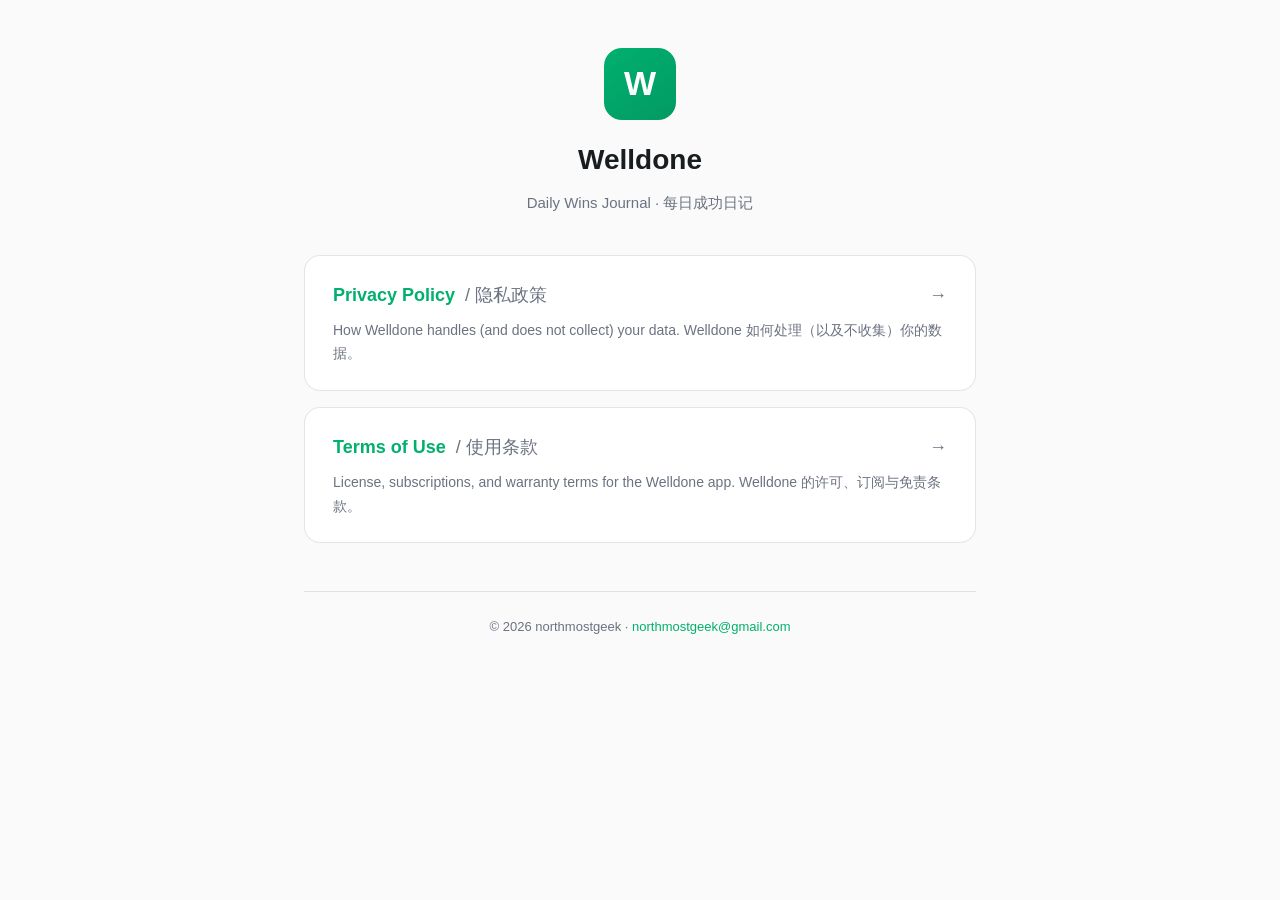
==== index.html @ dbb86a71 "Initial legal site: privacy policy and terms for Welldone" ====
<!DOCTYPE html>
<html lang="zh">
<head>
<meta charset="UTF-8">
<meta name="viewport" content="width=device-width, initial-scale=1">
<title>Welldone · Legal / 法律信息</title>
<meta name="robots" content="index, follow">
<style>
  :root {
    --accent: #01B06F;
    --accent-soft: rgba(1, 176, 111, 0.1);
    --text: #1a1d1f;
    --text-secondary: #6b7280;
    --border: rgba(0, 0, 0, 0.1);
  }
  * { margin: 0; padding: 0; box-sizing: border-box; }
  body {
    font-family: -apple-system, BlinkMacSystemFont, "PingFang SC", "Helvetica Neue", "Segoe UI", Arial, sans-serif;
    color: var(--text);
    background: #fafafa;
    line-height: 1.7;
    -webkit-font-smoothing: antialiased;
  }
  .container { max-width: 720px; margin: 0 auto; padding: 48px 24px 64px; }
  header { text-align: center; margin-bottom: 40px; }
  .app-icon {
    width: 72px; height: 72px; border-radius: 18px;
    background: linear-gradient(145deg, var(--accent), #029a63);
    display: inline-flex; align-items: center; justify-content: center;
    color: #fff; font-size: 34px; font-weight: 700; margin-bottom: 16px;
  }
  h1 { font-size: 28px; font-weight: 700; }
  .subtitle { color: var(--text-secondary); font-size: 15px; margin-top: 6px; }
  .card {
    display: block; background: #fff; border: 1px solid var(--border);
    border-radius: 16px; padding: 24px 28px; margin-bottom: 16px;
    text-decoration: none; color: inherit;
    transition: transform .15s ease, box-shadow .15s ease;
  }
  .card:hover { transform: translateY(-2px); box-shadow: 0 8px 24px rgba(0,0,0,.08); }
  .card h2 { font-size: 18px; color: var(--accent); display: flex; align-items: center; gap: 10px; }
  .card p { color: var(--text-secondary); font-size: 14px; margin-top: 8px; }
  .arrow { margin-left: auto; color: var(--text-secondary); }
  footer {
    text-align: center; color: var(--text-secondary);
    font-size: 13px; margin-top: 48px; border-top: 1px solid var(--border); padding-top: 24px;
  }
  footer a { color: var(--accent); text-decoration: none; }
</style>
</head>
<body>
<div class="container">
  <header>
    <div class="app-icon">W</div>
    <h1>Welldone</h1>
    <p class="subtitle">Daily Wins Journal · 每日成功日记</p>
  </header>

  <a class="card" href="./privacy/">
    <h2>Privacy Policy <span style="font-weight:400;color:var(--text-secondary)">/ 隐私政策</span> <span class="arrow">→</span></h2>
    <p>How Welldone handles (and does not collect) your data. Welldone 如何处理（以及不收集）你的数据。</p>
  </a>

  <a class="card" href="./terms/">
    <h2>Terms of Use <span style="font-weight:400;color:var(--text-secondary)">/ 使用条款</span> <span class="arrow">→</span></h2>
    <p>License, subscriptions, and warranty terms for the Welldone app. Welldone 的许可、订阅与免责条款。</p>
  </a>

  <footer>
    <p>© 2026 northmostgeek · <a href="mailto:northmostgeek@gmail.com">northmostgeek@gmail.com</a></p>
  </footer>
</div>
</body>
</html>
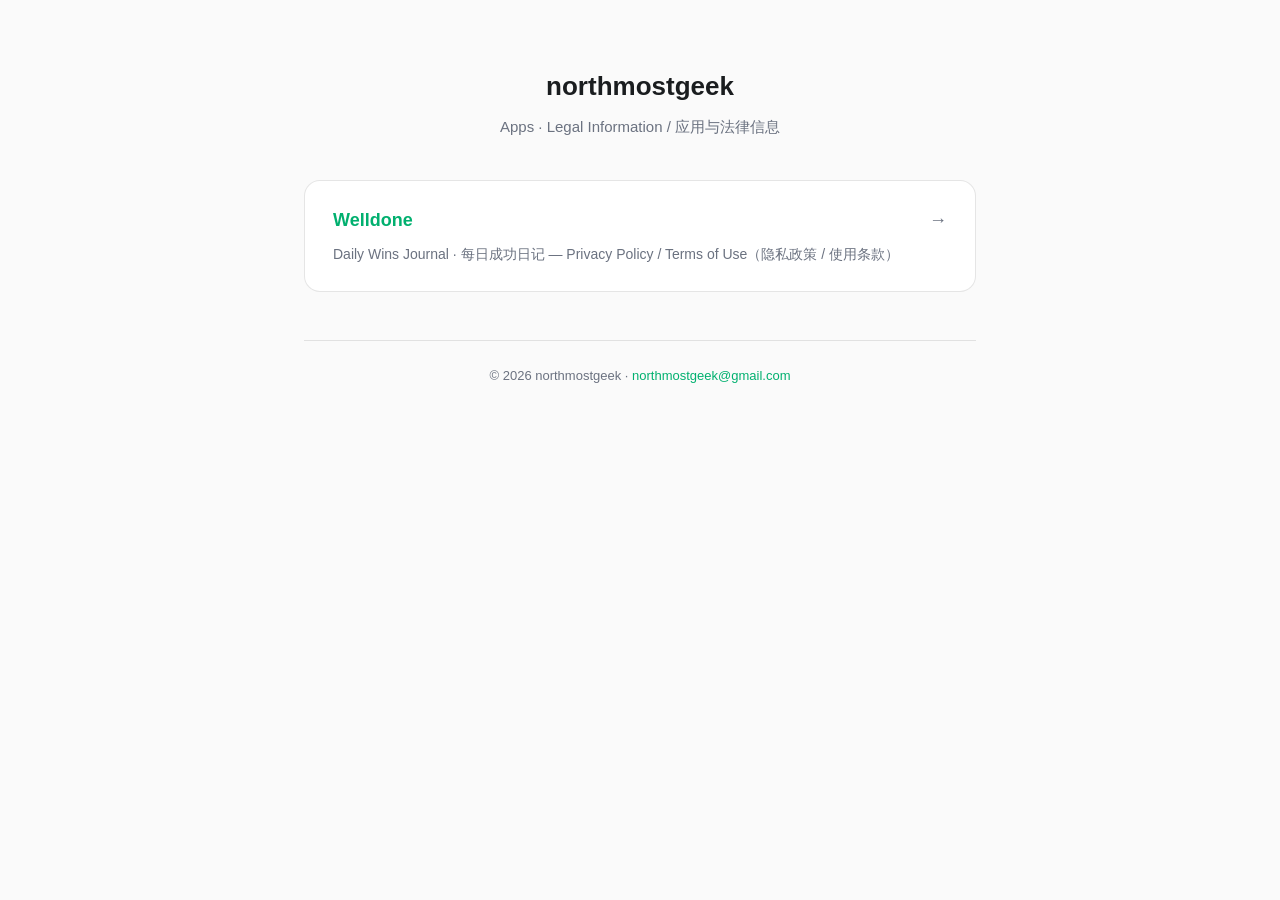
==== commit 00d2dfca: "Restructure: app-scoped legal paths (/welldone/) to support multiple future apps" ====
--- a/index.html
+++ b/index.html
@@ -3,12 +3,11 @@
 <head>
 <meta charset="UTF-8">
 <meta name="viewport" content="width=device-width, initial-scale=1">
-<title>Welldone · Legal / 法律信息</title>
+<title>northmostgeek · Apps</title>
 <meta name="robots" content="index, follow">
 <style>
   :root {
     --accent: #01B06F;
-    --accent-soft: rgba(1, 176, 111, 0.1);
     --text: #1a1d1f;
     --text-secondary: #6b7280;
     --border: rgba(0, 0, 0, 0.1);
@@ -16,20 +15,12 @@
   * { margin: 0; padding: 0; box-sizing: border-box; }
   body {
     font-family: -apple-system, BlinkMacSystemFont, "PingFang SC", "Helvetica Neue", "Segoe UI", Arial, sans-serif;
-    color: var(--text);
-    background: #fafafa;
-    line-height: 1.7;
+    color: var(--text); background: #fafafa; line-height: 1.7;
     -webkit-font-smoothing: antialiased;
   }
-  .container { max-width: 720px; margin: 0 auto; padding: 48px 24px 64px; }
+  .container { max-width: 720px; margin: 0 auto; padding: 64px 24px; }
   header { text-align: center; margin-bottom: 40px; }
-  .app-icon {
-    width: 72px; height: 72px; border-radius: 18px;
-    background: linear-gradient(145deg, var(--accent), #029a63);
-    display: inline-flex; align-items: center; justify-content: center;
-    color: #fff; font-size: 34px; font-weight: 700; margin-bottom: 16px;
-  }
-  h1 { font-size: 28px; font-weight: 700; }
+  h1 { font-size: 26px; font-weight: 700; }
   .subtitle { color: var(--text-secondary); font-size: 15px; margin-top: 6px; }
   .card {
     display: block; background: #fff; border: 1px solid var(--border);
@@ -51,19 +42,13 @@
 <body>
 <div class="container">
   <header>
-    <div class="app-icon">W</div>
-    <h1>Welldone</h1>
-    <p class="subtitle">Daily Wins Journal · 每日成功日记</p>
+    <h1>northmostgeek</h1>
+    <p class="subtitle">Apps · Legal Information / 应用与法律信息</p>
   </header>
 
-  <a class="card" href="./privacy/">
-    <h2>Privacy Policy <span style="font-weight:400;color:var(--text-secondary)">/ 隐私政策</span> <span class="arrow">→</span></h2>
-    <p>How Welldone handles (and does not collect) your data. Welldone 如何处理（以及不收集）你的数据。</p>
-  </a>
-
-  <a class="card" href="./terms/">
-    <h2>Terms of Use <span style="font-weight:400;color:var(--text-secondary)">/ 使用条款</span> <span class="arrow">→</span></h2>
-    <p>License, subscriptions, and warranty terms for the Welldone app. Welldone 的许可、订阅与免责条款。</p>
+  <a class="card" href="./welldone/">
+    <h2>Welldone <span class="arrow">→</span></h2>
+    <p>Daily Wins Journal · 每日成功日记 — Privacy Policy / Terms of Use（隐私政策 / 使用条款）</p>
   </a>
 
   <footer>
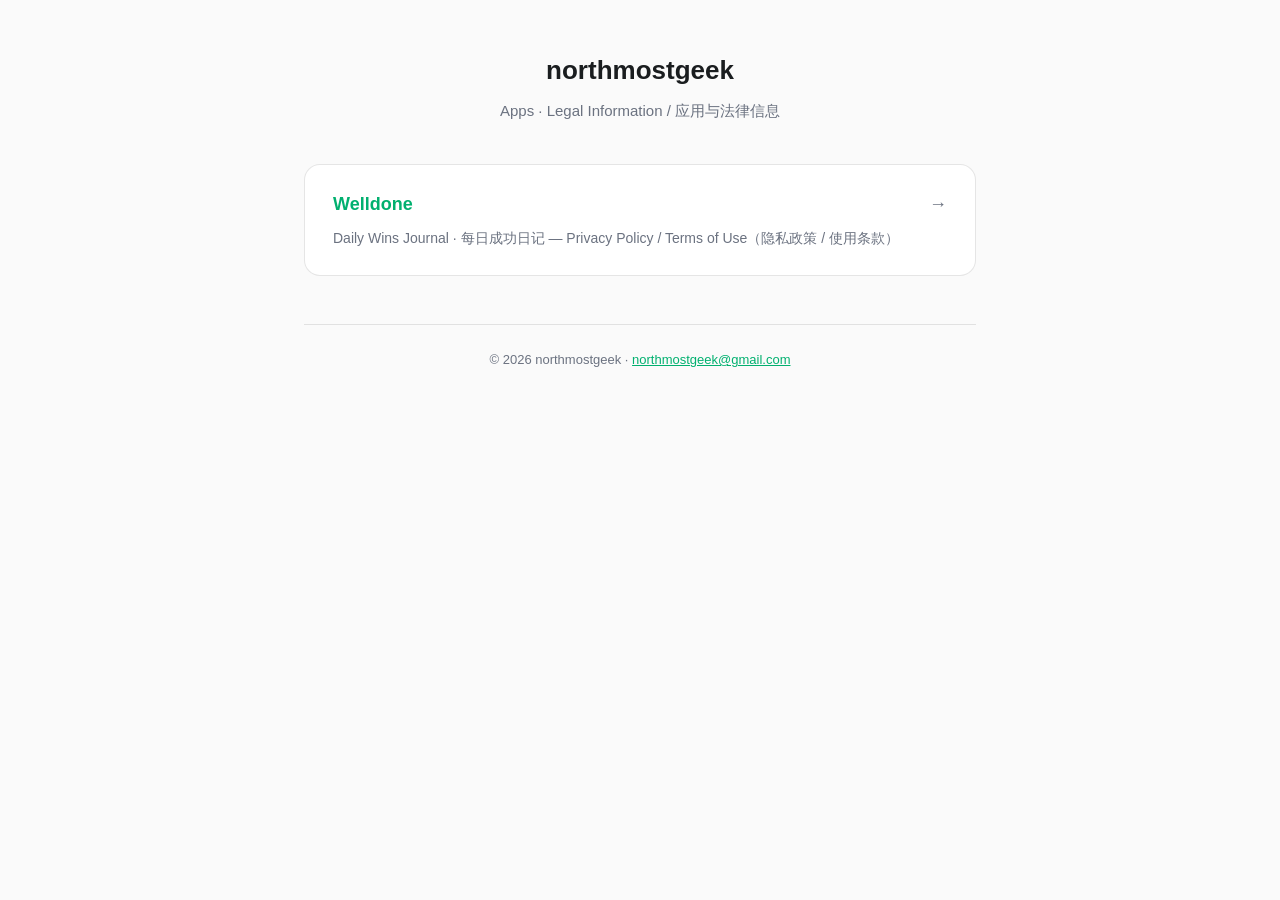
==== commit 8eaaf284: "feat: 将网站结构迁移到apps目录下" ====
--- a/index.html
+++ b/index.html
@@ -1,59 +1,42 @@
-<!DOCTYPE html>
+<!doctype html>
 <html lang="zh">
-<head>
-<meta charset="UTF-8">
-<meta name="viewport" content="width=device-width, initial-scale=1">
-<title>northmostgeek · Apps</title>
-<meta name="robots" content="index, follow">
-<style>
-  :root {
-    --accent: #01B06F;
-    --text: #1a1d1f;
-    --text-secondary: #6b7280;
-    --border: rgba(0, 0, 0, 0.1);
-  }
-  * { margin: 0; padding: 0; box-sizing: border-box; }
-  body {
-    font-family: -apple-system, BlinkMacSystemFont, "PingFang SC", "Helvetica Neue", "Segoe UI", Arial, sans-serif;
-    color: var(--text); background: #fafafa; line-height: 1.7;
-    -webkit-font-smoothing: antialiased;
-  }
-  .container { max-width: 720px; margin: 0 auto; padding: 64px 24px; }
-  header { text-align: center; margin-bottom: 40px; }
-  h1 { font-size: 26px; font-weight: 700; }
-  .subtitle { color: var(--text-secondary); font-size: 15px; margin-top: 6px; }
-  .card {
-    display: block; background: #fff; border: 1px solid var(--border);
-    border-radius: 16px; padding: 24px 28px; margin-bottom: 16px;
-    text-decoration: none; color: inherit;
-    transition: transform .15s ease, box-shadow .15s ease;
-  }
-  .card:hover { transform: translateY(-2px); box-shadow: 0 8px 24px rgba(0,0,0,.08); }
-  .card h2 { font-size: 18px; color: var(--accent); display: flex; align-items: center; gap: 10px; }
-  .card p { color: var(--text-secondary); font-size: 14px; margin-top: 8px; }
-  .arrow { margin-left: auto; color: var(--text-secondary); }
-  footer {
-    text-align: center; color: var(--text-secondary);
-    font-size: 13px; margin-top: 48px; border-top: 1px solid var(--border); padding-top: 24px;
-  }
-  footer a { color: var(--accent); text-decoration: none; }
-</style>
-</head>
-<body>
-<div class="container">
-  <header>
-    <h1>northmostgeek</h1>
-    <p class="subtitle">Apps · Legal Information / 应用与法律信息</p>
-  </header>
+  <head>
+    <meta charset="UTF-8" />
+    <meta name="viewport" content="width=device-width, initial-scale=1" />
+    <title>northmostgeek · Apps</title>
+    <meta
+      name="description"
+      content="northmostgeek 的独立应用，以及各应用的隐私政策与使用条款（支持中文 / English / 日本語）。"
+    />
+    <link rel="canonical" href="https://northmostgeek.github.io/" />
+    <link rel="icon" href="/assets/img/favicon.svg" type="image/svg+xml" />
+    <meta name="robots" content="index, follow" />
+    <meta property="og:type" content="website" />
+    <meta property="og:site_name" content="northmostgeek" />
+    <meta property="og:title" content="northmostgeek · Apps" />
+    <meta
+      property="og:description"
+      content="northmostgeek 的独立应用，以及各应用的隐私政策与使用条款。"
+    />
+    <meta property="og:url" content="https://northmostgeek.github.io/" />
+    <link rel="stylesheet" href="/assets/css/base.css" />
+  </head>
+  <body>
+    <div class="container">
+      <header>
+        <h1>northmostgeek</h1>
+        <p class="subtitle">Apps · Legal Information / 应用与法律信息</p>
+      </header>
 
-  <a class="card" href="./welldone/">
-    <h2>Welldone <span class="arrow">→</span></h2>
-    <p>Daily Wins Journal · 每日成功日记 — Privacy Policy / Terms of Use（隐私政策 / 使用条款）</p>
-  </a>
+      <!-- 新增应用：复制这一段，改 href / 标题 / 描述即可 -->
+      <a class="card" href="./apps/welldone/">
+        <h2>Welldone <span class="arrow">→</span></h2>
+        <p>Daily Wins Journal · 每日成功日记 — Privacy Policy / Terms of Use（隐私政策 / 使用条款）</p>
+      </a>
 
-  <footer>
-    <p>© 2026 northmostgeek · <a href="mailto:northmostgeek@gmail.com">northmostgeek@gmail.com</a></p>
-  </footer>
-</div>
-</body>
+      <footer>
+        <p>© 2026 northmostgeek · <a href="mailto:northmostgeek@gmail.com">northmostgeek@gmail.com</a></p>
+      </footer>
+    </div>
+  </body>
 </html>
--- a/assets/css/base.css
+++ b/assets/css/base.css
@@ -0,0 +1,136 @@
+/* 全站共享：设计变量 + 排版 + 卡片/页脚等通用组件
+ * 新增应用时：在下面「Per-app accent」区加一行即可，页面用 <html class="app-xxx"> 引用。
+ */
+
+/* ---------- Design tokens ---------- */
+:root {
+  --accent: #01b06f;
+  --accent-soft: rgba(1, 176, 111, 0.1);
+  --accent-dark: #029a63;
+  --text: #1a1d1f;
+  --text-secondary: #6b7280;
+  --border: rgba(0, 0, 0, 0.1);
+  --bg: #fafafa;
+  --surface: #fff;
+  --radius: 16px;
+}
+
+/* ---------- Per-app accent ---------- */
+.app-welldone {
+  --accent: #01b06f;
+  --accent-soft: rgba(1, 176, 111, 0.1);
+  --accent-dark: #029a63;
+}
+
+/* ---------- Reset & base ---------- */
+* {
+  margin: 0;
+  padding: 0;
+  box-sizing: border-box;
+}
+
+body {
+  font-family: -apple-system, BlinkMacSystemFont, "PingFang SC", "Hiragino Sans",
+    "Hiragino Kaku Gothic ProN", "Helvetica Neue", "Segoe UI", Arial, sans-serif;
+  color: var(--text);
+  background: var(--bg);
+  line-height: 1.7;
+  -webkit-font-smoothing: antialiased;
+}
+
+.container {
+  max-width: 720px;
+  margin: 0 auto;
+  padding: 48px 24px 64px;
+}
+
+a {
+  color: var(--accent);
+}
+
+/* ---------- Page header ---------- */
+header {
+  text-align: center;
+  margin-bottom: 40px;
+}
+
+h1 {
+  font-size: 26px;
+  font-weight: 700;
+}
+
+.app-name {
+  font-size: 28px;
+}
+
+.subtitle {
+  color: var(--text-secondary);
+  font-size: 15px;
+  margin-top: 6px;
+}
+
+.app-icon {
+  width: 72px;
+  height: 72px;
+  border-radius: 18px;
+  background: linear-gradient(145deg, var(--accent), var(--accent-dark));
+  display: inline-flex;
+  align-items: center;
+  justify-content: center;
+  color: #fff;
+  font-size: 34px;
+  font-weight: 700;
+  margin-bottom: 16px;
+}
+
+.hint {
+  font-weight: 400;
+  color: var(--text-secondary);
+}
+
+/* ---------- Cards (hub pages) ---------- */
+.card {
+  display: block;
+  background: var(--surface);
+  border: 1px solid var(--border);
+  border-radius: var(--radius);
+  padding: 24px 28px;
+  margin-bottom: 16px;
+  text-decoration: none;
+  color: inherit;
+  transition: transform 0.15s ease, box-shadow 0.15s ease;
+}
+
+.card:hover {
+  transform: translateY(-2px);
+  box-shadow: 0 8px 24px rgba(0, 0, 0, 0.08);
+}
+
+.card h2 {
+  font-size: 18px;
+  color: var(--accent);
+  display: flex;
+  align-items: center;
+  gap: 10px;
+}
+
+.card p {
+  color: var(--text-secondary);
+  font-size: 14px;
+  margin-top: 8px;
+}
+
+.arrow {
+  margin-left: auto;
+  color: var(--text-secondary);
+}
+
+/* ---------- Footer ---------- */
+footer {
+  text-align: center;
+  color: var(--text-secondary);
+  font-size: 13px;
+  margin-top: 48px;
+  border-top: 1px solid var(--border);
+  padding-top: 24px;
+}
